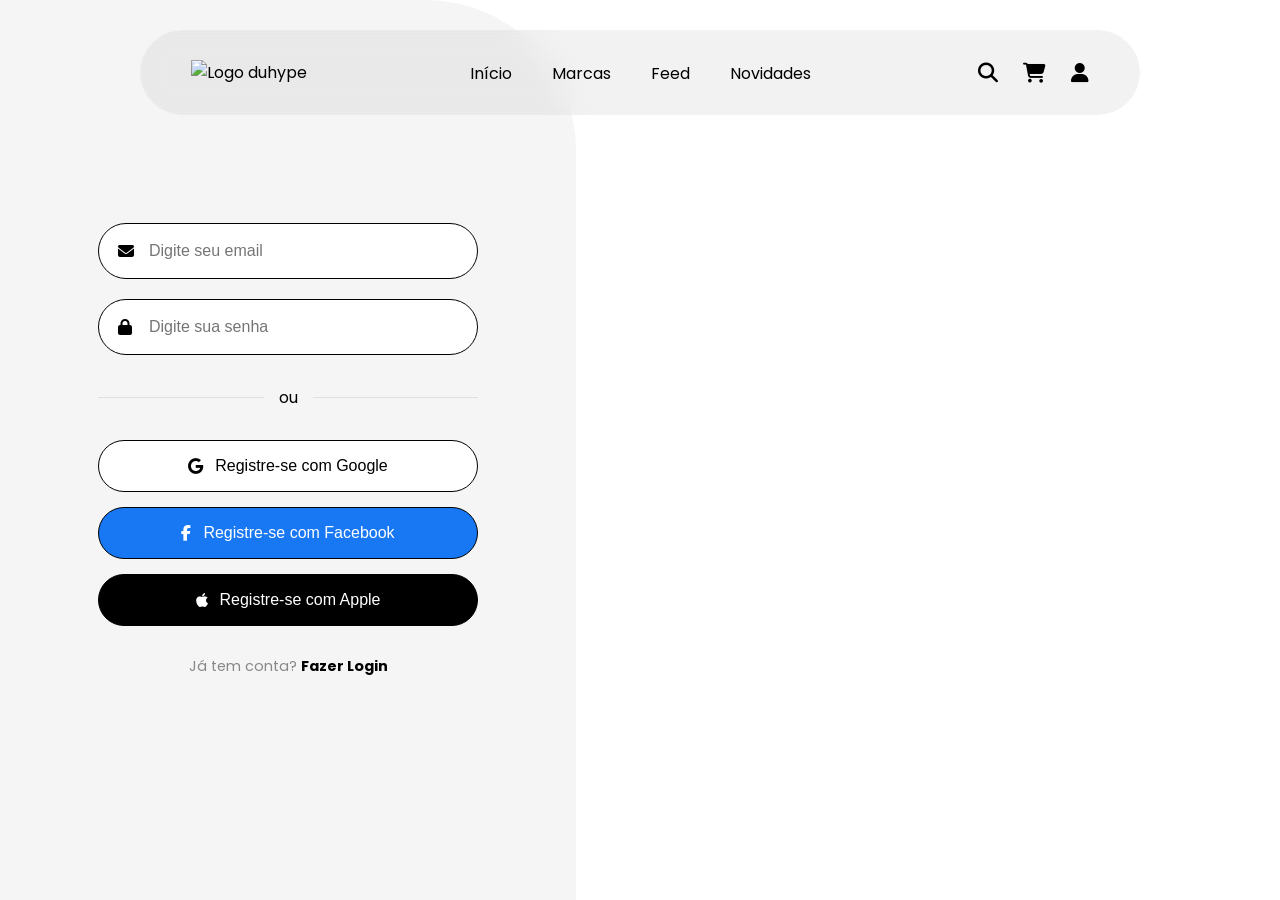
==== DU.Hype/src/pages/cadastro/index.html @ 85db0285 "Atualiza design da página de login e cadastro" ====
<!DOCTYPE html>
<html lang="pt-br">
<head>
    <meta charset="UTF-8">
    <meta name="viewport" content="width=device-width, initial-scale=1.0">
    <title>Página de Login DU.HYPE</title>
    
    <link rel="stylesheet" href="style.css">
    
    <link rel="preconnect" href="https://fonts.googleapis.com">
    <link rel="preconnect" href="https://fonts.gstatic.com" crossorigin>
    <link href="https://fonts.googleapis.com/css2?family=Poppins:wght@400;500;700&display=swap" rel="stylesheet">
    
    <link rel="stylesheet" href="https://cdnjs.cloudflare.com/ajax/libs/font-awesome/6.5.1/css/all.min.css">
</head>
<body>

    <div class="header-container">
        <header class="header">
            <div class="logo">
                <img src="/src/assets/Images/LogoDu.Hype.svg" alt="Logo duhype">
            </div>
            <nav class="nav">
                <a href="#">Início</a>
                <a href="#">Marcas</a>
                <a href="#">Feed</a>
                <a href="#">Novidades</a>
            </nav>
            <div class="icons">
                <i class="fas fa-search"></i>
                <i class="fas fa-shopping-cart"></i>
                <i class="fas fa-user"></i>
            </div>
        </header>
    </div>
    
    <main class="main-content">
        <section class="form-section">
            <div class="login-container">
                <form class="login-form">
                    <div class="input-group">
                        <i class="fas fa-envelope"></i>
                        <input type="email" placeholder="Digite seu email">
                    </div>
                    <div class="input-group">
                        <i class="fas fa-lock"></i>
                        <input type="password" placeholder="Digite sua senha">
                    </div>
                </form>
                
                <div class="or-separator">
                    <span>ou</span>
                </div>
                
                <div class="social-login">
                    <button class="social-btn google">
                        <i class="fab fa-google"></i> Registre-se com Google
                    </button>
                    <button class="social-btn facebook">
                        <i class="fab fa-facebook-f"></i> Registre-se com Facebook
                    </button>
                    <button class="social-btn apple">
                        <i class="fab fa-apple"></i> Registre-se com Apple
                    </button>
                </div>
                
                <div class="signup-link">
                    Já tem conta? <a href="#">Fazer Login</a>
                </div>
            </div>
        </section>

        <section class="image-section">
            </section>
    </main>

</body>
</html>
---- DU.Hype/src/pages/cadastro/style.css ----
/* --- Reset Básico e Estilos Globais --- */
* {
    margin: 0;
    padding: 0;
    box-sizing: border-box;
}

body {
    font-family: 'Poppins', sans-serif;
    height: 100vh;
    width: 100vw;
    overflow: hidden; /* Evita barras de rolagem */
    position: relative;
}

/* --- Header Flutuante (Glassmorphism) --- */
.header-container {
    /* Centraliza o container na página e adiciona margem no topo */
    width: calc(100% - 280px); 
    position: absolute;
    top: 30px;
    left: 50%;
    transform: translateX(-50%);
    width: calc(100% - 280px);
    z-index: 10;
    max-width: 1640px;
}

.header {
    width: 100%;
    height: 85px;
    
    /* Efeito de vidro (Glassmorphism) */
    background-color: rgba(168, 168, 168, 0.15);
    backdrop-filter: blur(15px);
    -webkit-backdrop-filter: blur(15px);
    
    border-radius: 172px; /* Super arredondado */
    border: 1px solid rgba(255, 255, 255, 0.1);
    
    /* Layout interno */
    display: flex;
    justify-content: space-between;
    align-items: center;
    padding: 0 50px;
    
    /* Referência para a centralização dos links de navegação */
    position: relative;
}
.logo img {
    height: 40px;
    width: auto;
}


.nav {
    /* Centraliza os links perfeitamente dentro do header */
    position: absolute;
    top: 50%;
    left: 50%;
    transform: translate(-50%, -50%);

    display: flex;
    gap: 40px; /* Espaço entre os links */
}

.nav a {
    color: black;
    text-decoration: none;
    font-size: 16px;
    transition: color 0.3s;
}
.nav a:hover {
    color: #ccc;
}

.icons {
    display: flex;
    gap: 25px; /* Espaço entre os ícones */
}

.icons i {
    color: black;
    font-size: 20px;
    cursor: pointer;
}

/* --- Layout Principal --- */
.main-content {
    display: grid;
    grid-template-columns: 45% 55%; /* Divisão: 45% para o form, 55% para a imagem */
    height: 100vh;
}

/* --- Seção do Formulário (Esquerda) --- */
.form-section {
    background: #f5f5f5; /* Trocado de #fff para um cinza-azulado claro */
    display: flex;
    justify-content: center;
    align-items: center;
    padding: 40px;
    border-top-right-radius: 150px; /* A CURVA! */
}

.login-container {
    width: 100%;
    max-width: 380px;
    text-align: center;
}

.form-title {
    font-size: 28px;
    font-weight: 700;
    margin-bottom: 40px;
    text-align: left;
}

.input-group {
    position: relative;
    margin-bottom: 20px;
}

.input-group i {
    position: absolute;
    left: 20px; /* Pequeno ajuste no espaçamento */
    top: 50%;
    transform: translateY(-50%);
    color: black; /* Ícone mais escuro */
}

.input-group input {
    width: 100%;
    padding: 18px 20px 18px 50px; /* Ajuste no padding */
    background-color: #fff; /* Fundo branco */
    border: 1px solid #dcdce1; /* Borda cinza sutil */
    border-radius: 30px;
    font-size: 1rem;
    color: #000; /* Cor do texto digitado */
    border-color: #000;
}

.or-separator {
    display: flex;
    align-items: center;
    text-align: center;
    color: #aaa;
    margin: 30px 0;
}

.or-separator::before, .or-separator::after {
    content: '';
    flex: 1;
    border-bottom: 1px solid #e0e0e0;
}

.or-separator span {
    padding: 0 15px;
    color: #000;
}

.social-login {
    display: flex;
    flex-direction: column;
    gap: 15px;
    
    
    
}

.social-btn {
    width: 100%;
    padding: 16px;
    border-radius: 30px;
    font-size: 1rem;
    font-weight: 500;
    cursor: pointer;
    display: flex;
    align-items: center;
    justify-content: center;
    gap: 12px;
    transition: opacity 0.3s;
    border: 1px solid black;
    
}

.social-btn.google { 
    background-color: #fff; 
    color: black; 
    border-color: #000;
}

.social-btn.facebook { 
    background-color: #1877F2; 
    color: #fff; 
    border-color: #000 
}

.social-btn.apple { 
    background-color: #000;
    color: #fff; 
    border-color: black;

}

.signup-link {
    margin-top: 30px;
    color: #888;
    font-size: 0.9rem;
}

.signup-link a {
    color: #000;
    font-weight: 700;
    text-decoration: none;
}

/* --- Seção da Imagem (Direita) --- */
.image-section {
    /* ATENÇÃO: Coloque o caminho para sua imagem de fundo aqui */
    background-image: url('/src/assets/Images/imamgem_fundo2.jpg');
    background-size: cover;
    background-position: center;
}
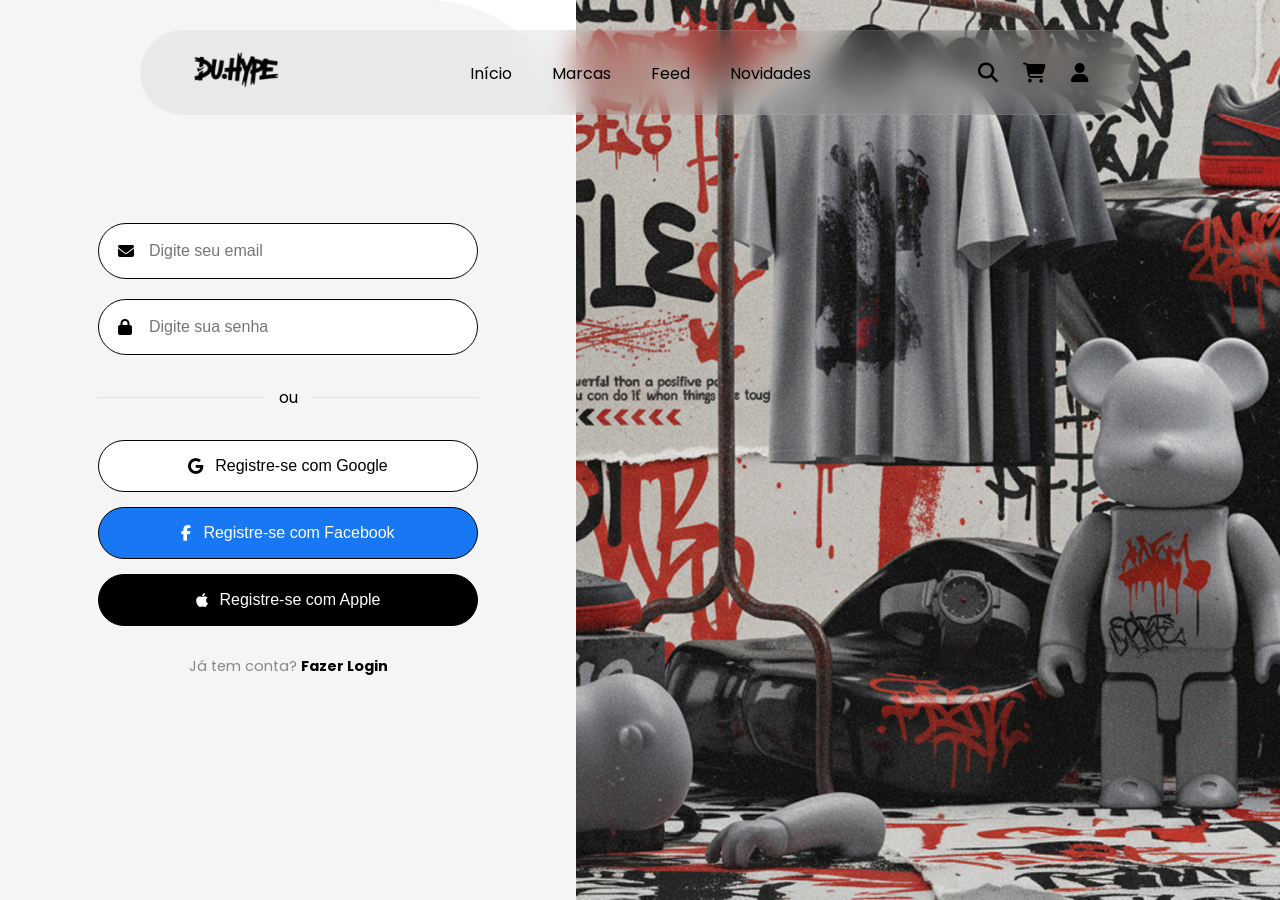
==== commit f948ae4a: "feat: junção dos arquivos" ====
--- a/DU.Hype/src/pages/cadastro/index.html
+++ b/DU.Hype/src/pages/cadastro/index.html
@@ -18,7 +18,7 @@
     <div class="header-container">
         <header class="header">
             <div class="logo">
-                <img src="/src/assets/Images/LogoDu.Hype.svg" alt="Logo duhype">
+                <img src="/DU.Hype/src/assets/Images/LogoDu.Hype.svg" alt="Logo duhype">
             </div>
             <nav class="nav">
                 <a href="#">Início</a>
--- a/DU.Hype/src/pages/cadastro/style.css
+++ b/DU.Hype/src/pages/cadastro/style.css
@@ -217,7 +217,7 @@
 /* --- Seção da Imagem (Direita) --- */
 .image-section {
     /* ATENÇÃO: Coloque o caminho para sua imagem de fundo aqui */
-    background-image: url('/src/assets/Images/imamgem_fundo2.jpg');
+    background-image: url('/DU.Hype/src/assets/Images/imamgem_fundo2.jpg');
     background-size: cover;
     background-position: center;
 }
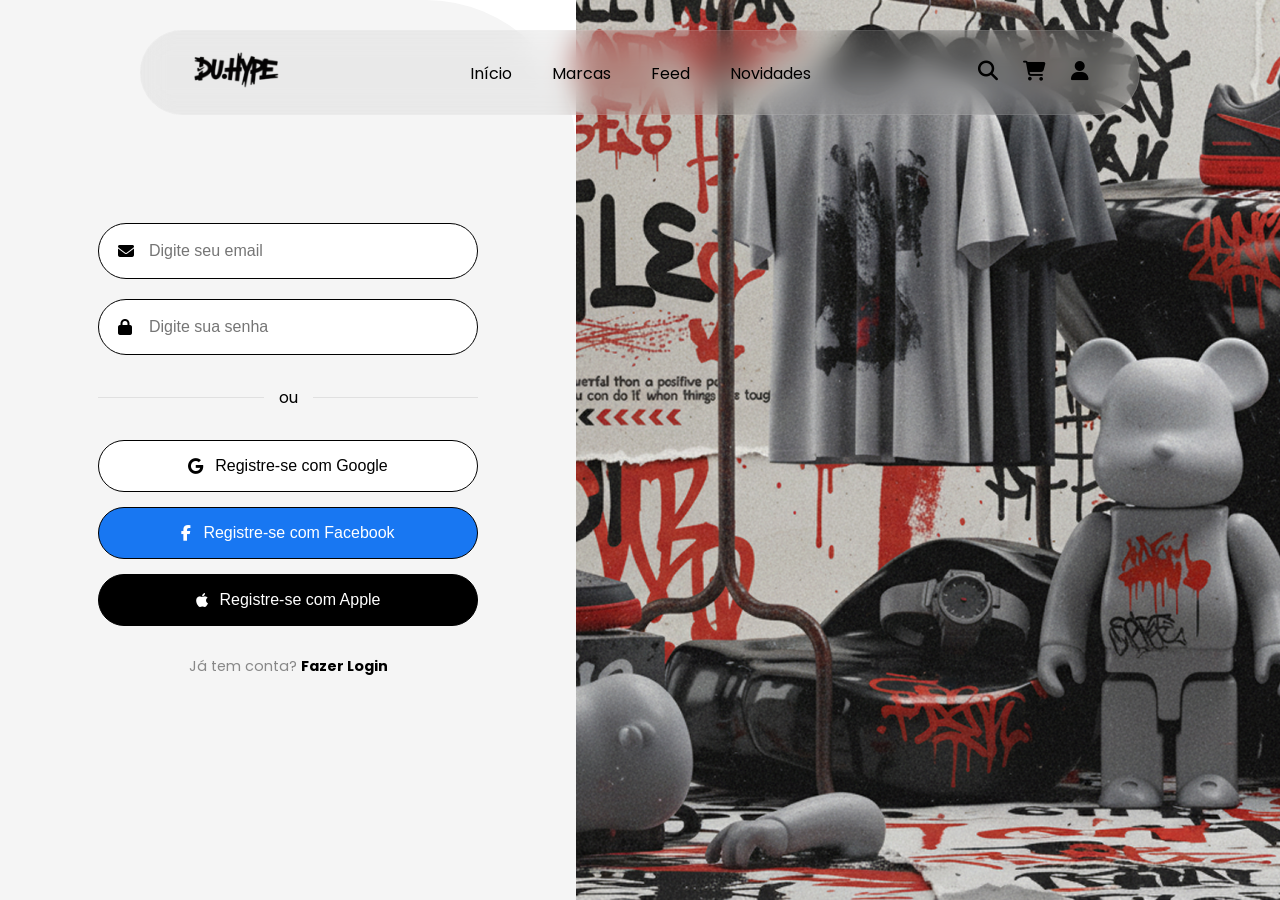
==== commit 87c4ff32: "Praticamente finalizado" ====
--- a/DU.Hype/src/pages/cadastro/index.html
+++ b/DU.Hype/src/pages/cadastro/index.html
@@ -21,15 +21,15 @@
                 <img src="/DU.Hype/src/assets/Images/LogoDu.Hype.svg" alt="Logo duhype">
             </div>
             <nav class="nav">
-                <a href="#">Início</a>
-                <a href="#">Marcas</a>
-                <a href="#">Feed</a>
-                <a href="#">Novidades</a>
+                <a href="/DU.Hype/index.html">Início</a>
+                <a href="/DU.Hype/src/pages/marcas/index.html">Marcas</a>
+                <a href="/DU.Hype/src/pages/fedd/index.html">Feed</a>
+                <a href="/DU.Hype/src/pages/novidades/index.html">Novidades</a>
             </nav>
             <div class="icons">
-                <i class="fas fa-search"></i>
-                <i class="fas fa-shopping-cart"></i>
-                <i class="fas fa-user"></i>
+                <a href="/DU.Hype/src/pages/fedd/index.html"><i class="fas fa-search"></i></a>
+                <a href="/DU.Hype/src/pages/carrinho/index.html"><i class="fas fa-shopping-cart"></i></a>
+                <a href="/DU.Hype/src/pages/cadastro/index.html"><i class="fas fa-user"></i></a>
             </div>
         </header>
     </div>
@@ -53,19 +53,25 @@
                 </div>
                 
                 <div class="social-login">
-                    <button class="social-btn google">
-                        <i class="fab fa-google"></i> Registre-se com Google
-                    </button>
-                    <button class="social-btn facebook">
-                        <i class="fab fa-facebook-f"></i> Registre-se com Facebook
-                    </button>
-                    <button class="social-btn apple">
-                        <i class="fab fa-apple"></i> Registre-se com Apple
-                    </button>
+                    <a href="https://accounts.google.com" target="_blank" rel="noopener noreferrer">
+                        <button class="social-btn google">
+                            <i class="fab fa-google"></i> Registre-se com Google
+                        </button>
+                    </a>
+                    <a href="https://www.facebook.com" target="_blank" rel="noopener noreferrer">
+                        <button class="social-btn facebook">
+                            <i class="fab fa-facebook-f"></i> Registre-se com Facebook
+                        </button>
+                    </a>
+                    <a href="https://account.apple.com" target="_blank" rel="noopener noreferrer">
+                        <button class="social-btn apple">
+                            <i class="fab fa-apple"></i> Registre-se com Apple
+                        </button>
+                    </a>
                 </div>
                 
                 <div class="signup-link">
-                    Já tem conta? <a href="#">Fazer Login</a>
+                    Já tem conta? <a href="/DU.Hype/src/pages/login/index.html">Fazer Login</a>
                 </div>
             </div>
         </section>
--- a/DU.Hype/src/pages/cadastro/style.css
+++ b/DU.Hype/src/pages/cadastro/style.css
@@ -11,6 +11,7 @@
     width: 100vw;
     overflow: hidden; /* Evita barras de rolagem */
     position: relative;
+    
 }
 
 /* --- Header Flutuante (Glassmorphism) --- */
@@ -79,6 +80,7 @@
     gap: 25px; /* Espaço entre os ícones */
 }
 
+
 .icons i {
     color: black;
     font-size: 20px;
@@ -180,6 +182,8 @@
     gap: 12px;
     transition: opacity 0.3s;
     border: 1px solid black;
+    text-decoration: none;
+    
     
 }
 
@@ -187,6 +191,11 @@
     background-color: #fff; 
     color: black; 
     border-color: #000;
+    
+}
+
+.social-login a {
+    text-decoration: none;
 }
 
 .social-btn.facebook { 
